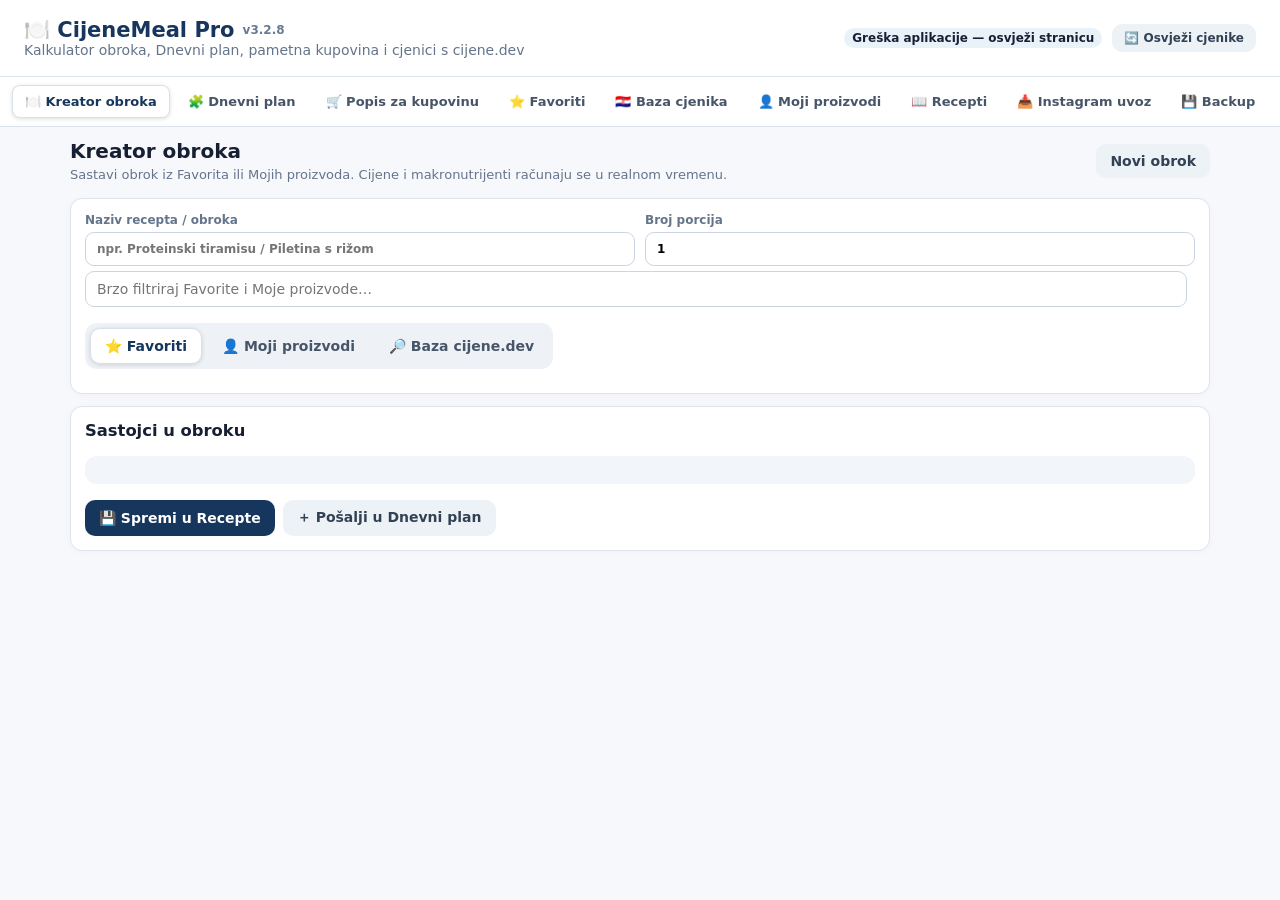
==== app.html @ 6ffb3c8e "fix: bust cache for selector runtime fix" ====
<!doctype html>
<html lang="hr">
<head>
<meta charset="utf-8">
<meta name="theme-color" content="#ffffff">
<meta name="mobile-web-app-capable" content="yes">
<meta name="viewport" content="width=device-width,initial-scale=1,viewport-fit=cover">
<title>CijeneMeal Pro v3.3.0 · Phase 6</title>
<link rel="stylesheet" href="styles.css">
</head>
<body>
<header>
 <div style="display:flex;align-items:center;gap:12px">
  <button id="hamburgerBtn" class="secondary" style="display:none;padding:7px 11px;font-size:18px;background:#edf2f7;color:var(--accent)">☰</button>
  <div>
   <h1>🍽️ CijeneMeal Pro <span style="font-size:12px;opacity:.65">v3.2.8</span></h1>
   <div class="sub">Kalkulator obroka, Dnevni plan, pametna kupovina i cjenici s cijene.dev</div>
  </div>
 </div>
 <div style="display:flex;align-items:center;gap:10px">
  <div id="syncState" class="syncState pill">Baza nije sinkronizirana</div>
  <button id="quickSyncBtn" class="secondary" style="padding:7px 12px;font-size:12px">🔄 Osvježi cjenike</button>
 </div>
</header>

<nav id="tabs" aria-label="Glavna navigacija">
 <button data-tab="creator" class="active">🍽️ Kreator obroka</button>
 <button data-tab="dayplan">🧩 Dnevni plan</button>
 <button data-tab="shoplist">🛒 Popis za kupovinu</button>
 <button data-tab="favorites">⭐ Favoriti <span id="favCount"></span></button>
 <button data-tab="catalog">🇭🇷 Baza cjenika</button>
 <button data-tab="custom">👤 Moji proizvodi</button>
 <button data-tab="recipes">📖 Recepti <span id="recipeCount"></span></button>
 <button data-tab="importerTab">📥 Instagram uvoz</button>
 <button data-tab="backupTab">💾 Backup</button>
</nav>
<nav id="mobileBottomNav" aria-label="Mobilna navigacija">
 <button data-mobile-tab="creator" class="active"><span>🍽️</span><small>Obrok</small></button>
 <button data-mobile-tab="dayplan"><span>🧩</span><small>Dan</small></button>
 <button data-mobile-tab="shoplist"><span>🛒</span><small>Kupnja</small></button>
 <button data-mobile-tab="favorites"><span>⭐</span><small>Favoriti</small></button>
 <button id="mobileMoreBtn" type="button"><span>☰</span><small>Više</small></button>
</nav>

<div id="toast" class="toast" role="status" aria-live="polite"></div>

<main>
 <!-- 1. KREATOR OBROKA -->
 <section id="creator" class="view active">
  <div class="viewHead">
   <div>
    <h2>Kreator obroka</h2>
    <p>Sastavi obrok iz Favorita ili Mojih proizvoda. Cijene i makronutrijenti računaju se u realnom vremenu.</p>
   </div>
   <button id="newMeal" class="secondary">Novi obrok</button>
  </div>
  
  <div class="card">
   <div id="editingRecipeBanner" style="display:none;background:#eaf2f9;color:#17365d;padding:9px 14px;border-radius:10px;font-size:13px;margin-bottom:14px;border:1px solid #cbd5e1;justify-content:space-between;align-items:center">
    <span>📝 Uređuješ recept: <b id="editingRecipeName"></b></span>
    <button type="button" id="cancelEditingRecipe" class="secondary" style="padding:4px 9px;font-size:12px">Otkaži uređivanje</button>
   </div>
   <div class="grid2">
    <label>Naziv recepta / obroka
     <input id="mealName" placeholder="npr. Proteinski tiramisu / Piletina s rižom">
    </label>
    <label>Broj porcija
     <input id="mealServings" type="number" min="1" step="1" value="1">
    </label>
   </div>
   
   <div class="searchRow" style="margin-bottom:10px">
    <input id="creatorProductSearch" placeholder="Brzo filtriraj Favorite i Moje proizvode…">
   </div>

   <div class="pickerTabs">
    <button data-source="favorites" class="active">⭐ Favoriti</button>
    <button data-source="custom">👤 Moji proizvodi</button>
    <button data-source="catalog">🔎 Baza cijene.dev</button>
   </div>
   
   <div id="pickerFavorites" class="picker"></div>
   <div id="pickerCustom" class="picker" style="display:none"></div>
   <div id="pickerCatalog" class="picker" style="display:none">
    <div class="searchRow">
     <input id="creatorCatalogSearch" placeholder="Pretraži bazu cjenika (npr. posni sir, zobene, piletina)…">
     <button id="creatorCatalogBtn">Traži bazu</button>
    </div>
    <div id="creatorCatalogResults" style="margin-top:10px"></div>
   </div>
  </div>

  <div class="card">
   <h3 style="margin-top:0">Sastojci u obroku</h3>
   <div id="mealIngredients"></div>
   <div id="mealTotals" class="totals"></div>
   <div class="actions" style="margin-top:16px;display:flex;gap:8px;flex-wrap:wrap">
    <button id="saveRecipe">💾 Spremi u Recepte</button>
    <button id="saveRecipeCopy" class="secondary" style="display:none">➕ Spremi kao novu kopiju</button>
    <button id="addMealToDayPlan" class="secondary">＋ Pošalji u Dnevni plan</button>
   </div>
  </div>
 </section>

 <!-- 2. DNEVNI PLAN -->
 <section id="dayplan" class="view">
  <div class="viewHead">
   <div>
    <h2>🧩 Dnevni plan i makronutrijenti</h2>
    <p>Organiziraj dnevne obroke. Zaključaj kalorije i automatski balansiraj proteine, ugljikohidrate i masti.</p>
   </div>
   <button id="clearDayPlan" class="danger">Očisti dan</button>
  </div>
  
  <div class="card">
   <div class="grid4">
    <div>
     <label>Cilj kcal</label>
     <div style="display:grid;grid-template-columns:1fr auto;gap:6px">
      <input id="goalKcal" type="number" min="0" step="10" value="2200">
      <button id="lockKcal" type="button" class="secondary" style="padding:9px 10px">🔒 Zaključano</button>
     </div>
    </div>
    <div><label>Proteini (g)</label><input id="goalProtein" type="number" min="0" step="5" value="160"></div>
    <div><label>Ugljikohidrati (g)</label><input id="goalCarbs" type="number" min="0" step="5" value="220"></div>
    <div><label>Masti (g)</label><input id="goalFat" type="number" min="0" step="5" value="70"></div>
   </div>
   
   <div id="daySummary" style="display:grid;grid-template-columns:repeat(4,1fr);gap:10px;margin-top:14px"></div>
   
   <div style="display:flex;justify-content:space-between;align-items:center;margin-top:12px;font-size:12px;color:var(--muted)">
    <span id="macroModeHint">Kalorije su zaključane.</span>
    <label style="display:flex;align-items:center;gap:6px">Prilagodi:
     <select id="macroBalance" style="width:auto;margin:0;padding:4px 8px">
      <option value="carbs">Ugljikohidrate (UH)</option>
      <option value="fat">Masti</option>
      <option value="protein">Proteine</option>
     </select>
    </label>
   </div>
  </div>

  <div class="card">
   <div style="display:flex;gap:10px;align-items:end;flex-wrap:wrap">
    <div style="flex:1;min-width:240px">
     <label>Novi blok dana</label>
     <input id="dayBlockName" placeholder="npr. Doručak, Ručak, Međuobrok, Večera">
    </div>
    <button id="addEmptyDayBlock">＋ Dodaj blok</button>
   </div>
  </div>

  <div id="dayBlocks"></div>

  <div class="card totals" style="grid-template-columns:repeat(5,1fr)">
   <div><span>DNEVNI UKUPNO</span><b id="dayTotalKcal">0 kcal</b></div>
   <div><span>PROTEINI</span><b id="dayTotalP">0 g</b></div>
   <div><span>UH</span><b id="dayTotalC">0 g</b></div>
   <div><span>MASTI</span><b id="dayTotalF">0 g</b></div>
   <div><span>UKUPNA CIJENA</span><b id="dayTotalPrice">0,00 €</b></div>
  </div>
 </section>

 <!-- 3. POPIS ZA KUPOVINU -->
 <section id="shoplist" class="view">
  <div class="viewHead">
   <div>
    <h2>🛒 Pametni popis za kupovinu</h2>
    <p>Automatski objedinjuje namirnice iz <b>Dnevnog plana</b>, grupira ih po trgovinama i računa potrebna pakiranja.</p>
   </div>
   <div style="display:flex;gap:8px">
    <button id="refreshShopList">🔄 Osvježi</button>
    <button id="copyShopList" class="secondary">📋 Kopiraj za WhatsApp / Mobitel</button>
   </div>
  </div>
  <div id="shopListContainer"></div>
 </section>

 <!-- 4. FAVORITI -->
 <section id="favorites" class="view">
  <div class="viewHead">
   <div>
    <h2>⭐ Moji favoriti</h2>
    <p>Tvoj osobni radni katalog namirnica s automatskim praćenjem akcija i cijena po 100 g/ml.</p>
   </div>
  </div>
  <div style="display:grid;grid-template-columns:minmax(240px,1fr) 200px;gap:12px;margin-bottom:14px">
   <input id="favoritesSearch" type="search" placeholder="Pretraži favorite po nazivu, marki, trgovini…">
   <select id="favoritesSort">
    <option value="valueAsc" selected>⭐ Najisplativije (€ / 100 g prvo)</option>
    <option value="recent">Nedavno dodano</option>
    <option value="name">Naziv A–Ž</option>
    <option value="priceAsc">Cijena pakiranja (najniža)</option>
    <option value="priceDesc">Cijena pakiranja (najviša)</option>
   </select>
  </div>
  <div id="favoritesList" class="cards"></div>
 </section>

 <!-- 5. BAZA CIJENE.DEV -->
 <section id="catalog" class="view">
  <div class="viewHead">
   <div>
    <h2>🇭🇷 Baza cijene.dev</h2>
    <p>Preko 50.000 artikala s cijenama i akcijama hrvatskih trgovačkih lanaca. Pretraživanje je trenutno zahvaljujući IndexedDB tokenima.</p>
   </div>
   <button id="syncBtn">🔄 Sinkroniziraj cjenike (ZIP)</button>
  </div>
  <div class="card">
   <div class="searchRow">
    <input id="catalogSearch" placeholder="Upiši naziv namirnice (npr. skyr, jaja, pileća prsa, zobene)…">
    <button id="catalogSearchBtn">Traži bazu</button>
   </div>
   <div id="catalogInfo" class="hint" style="margin-top:8px"></div>
   <div id="catalogResults" style="margin-top:12px"></div>
  </div>
 </section>

 <!-- 6. MOJI PROIZVODI -->
 <section id="custom" class="view">
  <div class="viewHead">
   <div>
    <h2>👤 Moji proizvodi</h2>
    <p>Namirnice s vlastitim unesenim cijenama i makrosima (whey protein, dodaci prehrani, namirnice s tržnice).</p>
   </div>
   <button id="addCustom">＋ Novi proizvod</button>
  </div>
  <div id="customList" class="cards"></div>
 </section>

 <!-- 7. RECEPTI -->
 <section id="recipes" class="view">
  <div class="viewHead">
   <div>
    <h2>📖 Spremljeni recepti</h2>
    <p>Gotovi obroci s točnim normativima, cijenom po porciji i nutritivnom tablicom.</p>
   </div>
  </div>
  <div class="card" style="padding:12px">
   <div class="searchRow">
    <input id="recipeSearch" placeholder="Pretraži recepte ili sastojke…">
    <select id="recipeSort" style="max-width:190px">
     <option value="newest">Najnoviji</option>
     <option value="name">Naziv A–Ž</option>
     <option value="cost">Cijena po porciji</option>
     <option value="protein">Proteini po porciji</option>
    </select>
   </div>
  </div>
  <div id="recipesList" class="cards"></div>
 </section>

 <!-- 8. INSTAGRAM UVOZ -->
 <section id="importerTab" class="view">
  <div class="viewHead">
   <div>
    <h2>📥 Uvoz recepata s Instagrama</h2>
    <p>Zalijepi link na Reel ili objavu. Ekstenzija izdvaja naziv videa, autorske makronutrijente, sastojke i postupak pripreme.</p>
   </div>
  </div>
  <div class="card">
   <div class="searchRow">
    <input id="igUrl" placeholder="https://www.instagram.com/reel/...">
    <button id="igFetchBtn">Dohvati i analiziraj</button>
   </div>
   <div id="igStatus" class="hint" style="margin-top:8px;font-weight:700"></div>
  </div>

  <div id="igPreview" style="display:none">
   <!-- CAPTION -->
   <div class="card">
    <div style="display:flex;justify-content:space-between;align-items:center;margin-bottom:6px">
     <label style="margin:0">Izvorni tekst objave (Caption)</label>
     <button id="igCopyMethodBtn" class="secondary" style="padding:4px 10px;font-size:12px">📋 Kopiraj tekst u Pripremu</button>
    </div>
    <textarea id="igCaption" style="width:100%;min-height:120px;padding:10px;font:inherit;border:1px solid #cbd5e1;border-radius:10px"></textarea>
    <div style="margin-top:8px">
     <button id="igReparseBtn" class="secondary" style="font-size:13px">🔄 Ponovno parsiraj tekst</button>
    </div>
   </div>

   <!-- OSNOVNI PODACI I AUTORSKI MAKROSI -->
   <div class="card">
    <div class="grid2">
     <label>Naziv recepta (iz videa ili objave)<input id="igTitle" placeholder="Upiši ili uredi naziv recepta"></label>
     <label>Broj porcija<input id="igServings" type="number" min="1" value="1"></label>
    </div>

    <!-- AUTORSKI MAKROSI -->
    <div style="margin-top:16px;background:#f8fafc;padding:14px;border-radius:12px;border:1px solid #e2e8f0">
     <div style="display:flex;justify-content:space-between;align-items:center;margin-bottom:8px">
      <b style="font-size:14px;color:var(--accent)">📊 Autorski makrosi (kako je autor naveo u videu/opisu):</b>
      <span id="igMacroStatus" class="hint" style="font-size:11px;font-weight:700"></span>
     </div>
     <div style="display:grid;grid-template-columns:minmax(140px,1.2fr) repeat(4,1fr);gap:8px;align-items:end">
      <div>
       <label style="font-size:11px">Navedeno kao</label>
       <select id="igMacroType" style="padding:7px">
        <option value="porcija">Po porciji</option>
        <option value="ukupno">Za cijeli recept</option>
        <option value="nepoznato">Nije navedeno</option>
       </select>
      </div>
      <div><label style="font-size:11px">kcal</label><input id="igMacroKcal" type="number" step="any" placeholder="0"></div>
      <div><label style="font-size:11px">Proteini (g)</label><input id="igMacroProtein" type="number" step="any" placeholder="0"></div>
      <div><label style="font-size:11px">UH (g)</label><input id="igMacroCarbs" type="number" step="any" placeholder="0"></div>
      <div><label style="font-size:11px">Masti (g)</label><input id="igMacroFat" type="number" step="any" placeholder="0"></div>
     </div>
    </div>
    
    <!-- SASTOJCI -->
    <div style="margin-top:16px">
     <div style="display:flex;justify-content:space-between;align-items:center;margin-bottom:8px">
      <h3 style="margin:0;font-size:15px">Sastojci recepta (možeš mijenjati, brisati i dodavati):</h3>
      <button id="igAddIngBtn" class="secondary" style="padding:6px 12px;font-size:12px">＋ Dodaj sastojak</button>
     </div>
     <div id="igIngredientsList"></div>
    </div>

    <!-- POSTUPAK / PRIPREMA -->
    <div style="margin-top:16px">
     <label style="font-size:13px;font-weight:700;margin-bottom:6px">📝 Postupak pripreme (upute)</label>
     <textarea id="igInstructions" placeholder="Zalijepi ili uredi upute za pripremu (npr. '1. Pomiješaj jogurt i whey... 2. Posloži u čašu...')" style="width:100%;min-height:100px;padding:10px;font:inherit;border:1px solid #cbd5e1;border-radius:10px"></textarea>
    </div>

    <!-- SPREMANJE -->
    <div class="actions" style="margin-top:18px;display:flex;gap:10px;justify-content:flex-start;flex-wrap:wrap">
     <button id="igSaveBtn">💾 Spremi u Moje recepte</button>
     <button id="igOpenInCreatorBtn" class="secondary">🍽️ Otvori i dorađuj u Kreatoru obroka</button>
    </div>
   </div>
  </div>
 </section>

 <!-- 9. BACKUP -->
 <section id="backupTab" class="view">
  <div class="viewHead">
   <div>
    <h2>💾 Sigurnosna kopija (Backup)</h2>
    <p>Izvezi sve svoje recepte, favorite, vlastite namirnice i postavke u JSON datoteku ili ih vrati na novo računalo.</p>
   </div>
  </div>
  <div class="card">
   <div style="display:flex;gap:10px;flex-wrap:wrap">
    <button id="exportBackupBtn">💾 Preuzmi osobni Backup (JSON)</button>
    <button id="importBackupBtn" class="secondary">📂 Učitaj Backup datoteku</button>
    <input id="backupFileInput" type="file" accept=".json,application/json" style="display:none">
   </div>
   <div id="backupStatus" class="hint" style="margin-top:12px"></div>
  </div>
 </section>
</main>

<!-- DIALOG: Uređivanje proizvoda / Favorita -->
<dialog id="productDialog">
 <form method="dialog" id="productForm">
  <h3 id="productDialogTitle" style="margin-top:0">Proizvod</h3>
  <input type="hidden" id="editType">
  <input type="hidden" id="editId">
  <div class="grid2">
   <label>Naziv proizvoda<input id="pName" required></label>
   <label>Marka / Brand<input id="pBrand"></label>
   <label>Pakiranje (količina)<input id="pPack" type="number" step="any" min="0" required></label>
   <label>Jedinica
    <select id="pUnit">
     <option value="g">gram (g)</option>
     <option value="ml">mililitar (ml)</option>
     <option value="kom">komad (kom)</option>
    </select>
   </label>
   <label>Cijena pakiranja (€)<input id="pPrice" type="number" step="0.01" min="0"></label>
   <label>Trgovina / Izvor<input id="pStore" placeholder="npr. Konzum, Lidl, Proteini.si"></label>
   <label>Barkod / EAN<input id="pBarcode" placeholder="npr. 3850123456789"></label>
   <div style="align-self:end;display:flex;gap:6px">
    <button type="button" id="lookupOffBtn" class="secondary" style="flex:1;font-size:12px;padding:9px 6px" title="Open Food Facts baza po barkodu">🌐 OFF barkod</button>
    <button type="button" id="lookupUsdaBtn" class="secondary" style="flex:1;font-size:12px;padding:9px 6px" title="Pretraži USDA bazu po nazivu">🔍 USDA baza</button>
   </div>
   <label>Kalorije (kcal / 100 g/ml)<input id="pKcal" type="number" step="0.1" min="0"></label>
   <label>Proteini (g / 100 g/ml)<input id="pProtein" type="number" step="0.1" min="0"></label>
   <label>Ugljikohidrati (g / 100 g/ml)<input id="pCarbs" type="number" step="0.1" min="0"></label>
   <label>Masti (g / 100 g/ml)<input id="pFat" type="number" step="0.1" min="0"></label>
  </div>
  <div id="macroLookupStatus" class="hint" style="margin-top:10px"></div>
  <div class="actions" style="margin-top:18px">
   <button value="cancel" class="secondary">Odustani</button>
   <button id="productSave" value="default">Spremi</button>
  </div>
 </form>
</dialog>

<!-- DIALOG: Sinkronizacija cijene.dev -->
<dialog id="syncDialog">
 <div>
  <h3 style="margin-top:0">Sinkronizacija cjenika s cijene.dev</h3>
  <p class="hint">Preuzima se najnovija službena arhiva. Odaberi samo lance u kojima kupuješ kako bi baza bila optimalna i brza.</p>
  <div id="chainChecks" class="checks" style="margin:16px 0"></div>
  <div id="syncProgress" class="progress">Spremno za preuzimanje.</div>
    <div style="margin-top:12px;border-top:1px solid #dce3ec;padding-top:10px">
      <label style="font-size:12px;font-weight:700;margin-bottom:4px">Ili ručno učitaj skinuti ZIP s cijenama (zaobilazi CORS):</label>
      <input type="file" id="syncZipFileInput" accept=".zip" style="font-size:12px;width:100%">
    </div>
  <div class="actions" style="margin-top:16px">
   <button id="syncCancel" class="secondary">Zatvori</button>
   <button id="syncStart">Započni preuzimanje</button>
  </div>
 </div>
</dialog>

<script src="cache-reset.js"></script>
  <script src="db.js?v=selectors3"></script>
<script src="zip.js?v=selectors3"></script>
<script src="config.js?v=selectors3"></script>
<script src="supabase-catalog-adapter.js?v=selectors3"></script>
<script src="catalog-repository.js?v=selectors3"></script>
<script src="app.js?v=selectors3"></script>
</body>
</html>
---- styles.css ----
:root{
  --bg:#f6f8fb;--card:#fff;--ink:#172033;--muted:#64748b;--line:#dce3ec;
  --nav:#eef2f7;--accent:#17365d;--accent-hover:#234a7d;--good:#087a55;--good-soft:#eaf6ee;
  --bad:#b42318;--warn:#fff7df;--pill:#eaf2f9
}
*{box-sizing:border-box}
body{margin:0;background:var(--bg);font:14px system-ui,-apple-system,Segoe UI,Roboto,sans-serif;color:var(--ink)}
header{display:flex;justify-content:space-between;align-items:center;padding:18px 24px;background:#fff;border-bottom:1px solid var(--line)}
header h1{margin:0;font-size:21px;color:var(--accent);display:flex;align-items:center;gap:8px}
.sub,p,.hint{color:var(--muted)}
nav{display:flex;gap:6px;padding:10px 24px;background:#fff;border-bottom:1px solid var(--line);position:sticky;top:0;z-index:10;flex-wrap:wrap}
button{border:0;border-radius:10px;padding:9px 14px;font:inherit;font-weight:700;cursor:pointer;background:var(--accent);color:#fff;transition:.2s}
button:hover{background:var(--accent-hover)}
nav button,.pickerTabs button{background:transparent;color:#475569}
nav button:hover,.pickerTabs button:hover{background:#f1f5f9}
nav button.active,.pickerTabs button.active{background:#fff;color:var(--accent);box-shadow:0 1px 4px #0002;border:1px solid #d8e0e9}
.secondary{background:#edf2f7;color:#334155}
.secondary:hover{background:#e2e8f0}
.danger{background:#fff0ef;color:var(--bad)}
.danger:hover{background:#fee2e2}
.ghost{background:#fff;color:var(--accent);border:1px solid #cbd5e1}
main{max-width:1160px;margin:0 auto;padding:22px 18px}
.view{display:none}
.view.active{display:block}
.viewHead{display:flex;justify-content:space-between;align-items:center;gap:16px;margin-bottom:16px;flex-wrap:wrap}
.viewHead h2{margin:0;font-size:20px}
.viewHead p{margin:4px 0 0;font-size:13px}
.card,.item{background:#fff;border:1px solid var(--line);border-radius:14px;padding:18px;box-shadow:0 2px 10px #18243a06;margin-bottom:14px}
.grid2{display:grid;grid-template-columns:1fr 1fr;gap:12px}
.grid4{display:grid;grid-template-columns:repeat(4,1fr);gap:10px}
label{font-size:12px;font-weight:700;color:var(--muted);display:block}
input,select{display:block;width:100%;margin-top:5px;padding:9px 11px;border:1px solid #cbd5e1;border-radius:9px;font:inherit;background:#fff}
.pickerTabs{display:flex;gap:6px;margin:16px 0 10px;padding:5px;background:var(--nav);border-radius:12px;width:max-content}
.searchRow{display:grid;grid-template-columns:1fr auto;gap:8px;align-items:end}
.productRow{display:grid;grid-template-columns:minmax(240px,1fr) 100px 110px 150px;gap:10px;align-items:center;padding:10px 4px;border-bottom:1px solid #edf1f5}
.productRow:last-child{border-bottom:0}
.name{font-weight:800}
.meta{font-size:12px;color:var(--muted);margin-top:2px}
.price{font-weight:800;text-align:right}
.macro{font-size:12px;color:#506176;margin-top:4px}
.mealIng{display:grid;grid-template-columns:minmax(240px,1fr) 135px 50px 85px 40px;gap:10px;align-items:center;padding:10px 0;border-bottom:1px solid #edf1f5}
.mealIng input{margin:0}
.totals{margin-top:14px;padding:14px;background:#f2f6fa;border-radius:12px;display:grid;grid-template-columns:repeat(5,1fr);gap:10px;text-align:center}
.total b{display:block;font-size:17px;color:var(--accent)}
.total span{font-size:11px;color:var(--muted);font-weight:700}
.cards{display:grid;gap:10px}
.favCard{display:grid;grid-template-columns:1fr auto;gap:12px;align-items:center}
.table{width:100%;border-collapse:collapse;margin-top:8px}
.table th,.table td{padding:9px 10px;border-bottom:1px solid var(--line);text-align:left;font-size:13px}
.table th{color:var(--muted);font-size:12px;font-weight:700}
.right{text-align:right!important}
.pill{display:inline-block;padding:3px 8px;border-radius:999px;background:var(--pill);font-size:12px;font-weight:700}
.badge-sale{background:#fef3c7;color:#92400e;padding:2px 6px;border-radius:6px;font-weight:800;font-size:11px}
.toast{position:fixed;right:22px;bottom:22px;z-index:9999;max-width:360px;padding:12px 18px;border-radius:10px;background:#1e293b;color:#fff;font-weight:700;box-shadow:0 12px 30px #0003;opacity:0;transform:translateY(8px);pointer-events:none;transition:.2s ease}
.toast.show{opacity:1;transform:translateY(0)}
dialog{border:0;border-radius:16px;width:min(680px,calc(100% - 24px));padding:22px;box-shadow:0 30px 80px #0005}
dialog::backdrop{background:#0f172a66}
.checks{display:grid;grid-template-columns:repeat(3,1fr);gap:8px}
.checks label{font-size:13px;color:#334155}
.checks input{display:inline;width:auto;margin-right:6px}
.progress{white-space:pre-wrap;background:#f8fafc;padding:12px;border-radius:10px;min-height:55px;margin-top:12px;font:12px monospace}
.dayMetric{background:#f2f6f9;border-radius:12px;padding:10px 12px}
.dayMetric .metricTop{display:flex;justify-content:space-between;gap:8px;font-size:12px}
.dayMetric b{font-size:16px;color:var(--accent)}
.dayBar{height:7px;background:#dfe8ef;border-radius:999px;overflow:hidden;margin-top:7px}
.dayBar i{display:block;height:100%;background:var(--accent);border-radius:999px}
.empty{padding:28px;text-align:center;color:var(--muted)}
@media(max-width:760px){
 .grid2,.grid4,.totals{grid-template-columns:1fr}
 .mealIng{grid-template-columns:1fr 80px 40px}
 .mealIng .ingCost,.mealIng div:nth-child(3){display:none}
 .productRow{grid-template-columns:1fr auto}
 .productRow>*:nth-child(2),.productRow>*:nth-child(3){display:none}
}

/* Qty Control (+ / - buttons) */
.qtyControl{display:inline-grid;grid-template-columns:30px 1fr 30px;align-items:center;border:1px solid #cbd5e1;border-radius:9px;overflow:hidden;background:#fff;width:130px}
.qtyControl button{border:0;border-radius:0;padding:6px 0;background:#edf2f7;color:#17365d;font-weight:800;font-size:15px;cursor:pointer;line-height:1}
.qtyControl button:hover{background:#e2e8f0}
.qtyControl input{border:0!important;border-radius:0!important;margin:0!important;padding:6px 4px!important;text-align:center;width:100%!important;font-weight:700}


/* Usporedba cijena po trgovinama i isplativost */
.unitValueBadge{display:inline-block;padding:3px 7px;border-radius:7px;background:#e6f4ea;color:#137333;font-weight:800;font-size:12px;margin-top:4px}
.saleBadgeMini{display:inline-block;padding:2px 6px;border-radius:6px;background:#fef3c7;color:#92400e;font-weight:800;font-size:11px;margin-left:6px}
.offerDetails{margin-top:8px;font-size:12px;color:var(--muted);background:#f8fafc;padding:6px 10px;border-radius:8px;border:1px solid #edf2f7}
.offerDetails summary{cursor:pointer;font-weight:700;color:var(--accent)}
.offerLine{display:flex;justify-content:space-between;align-items:center;padding:4px 0;border-bottom:1px solid #edf2f7;font-size:12px}
.offerLine:last-child{border-bottom:0}


/* Instagram In-app Recipe Editor with Favorite Matching */
.igRow{display:grid;grid-template-columns:minmax(180px,1fr) minmax(220px,1.2fr) 85px 70px 38px;gap:8px;align-items:center;padding:8px 0;border-bottom:1px solid #edf2f7}
.igRow input,.igRow select{margin:0;padding:7px 9px;font-size:13px}
.igAddIngBtn{margin-top:10px;background:#edf2f7;color:#17365d;font-size:13px;padding:8px 14px}
.igAddIngBtn:hover{background:#e2e8f0}
.matchBadgeOk{display:inline-block;padding:2px 6px;border-radius:6px;background:#e6f4ea;color:#137333;font-size:11px;font-weight:700;white-space:nowrap}
.matchBadgePending{display:inline-block;padding:2px 6px;border-radius:6px;background:#fef3c7;color:#92400e;font-size:11px;font-weight:700;white-space:nowrap}
@media(max-width:850px){
  .igRow{grid-template-columns:1fr 1fr;gap:6px}
  .igRow>*:nth-child(5){grid-column:span 2}
}
/* Kategorije u favoritima */
.favCategorySection{margin-bottom:24px}
.favCategoryTitle{display:flex;align-items:center;gap:10px;margin-bottom:12px;padding-bottom:6px;border-bottom:2px solid #e2e8f0}
.favCategoryTitle h3{margin:0;font-size:16px;color:var(--accent);display:flex;align-items:center;gap:6px}
.favCategoryTitle .pill{font-size:12px;font-weight:800}

/* Oznake favorita u pretrazi baze cjenika */
.favBadgeStar{display:inline-flex;align-items:center;gap:3px;background:#e6f4ea;color:#137333;font-weight:800;font-size:11px;padding:2px 7px;border-radius:6px;margin-left:6px;border:1px solid #b7e1cd}

.isFavoriteBtn:hover{background:#ceead6!important}
.isFavRow{background:#fbfdfc!important;border-left:3px solid #137333!important;padding-left:8px!important}
/* Oznake favorita u pretrazi baze cjenika */
.favBadgeStar{display:inline-flex;align-items:center;gap:3px;background:#e6f4ea;color:#087a55;font-weight:800;font-size:11px;padding:3px 8px;border-radius:6px;margin-left:6px;border:1px solid #b7e1cd}
.isFavoriteBtn{background:#087a55!important;color:#fff!important;border:1px solid #065f42!important;font-weight:800!important;box-shadow:0 2px 6px rgba(8,122,85,.35)!important}
.isFavoriteBtn:hover{background:#065f42!important}
.notFavoriteBtn{background:#17365d!important;color:#fff!important}
.notFavoriteBtn:hover{background:#234a7d!important}
.isFavRow{background:#f8fdfa!important;border-left:4px solid #087a55!important;padding-left:10px!important}

/* Oznaka za unos makroa kada nisu pronađeni */
.noMacroBadge{display:inline-flex;align-items:center;gap:4px;cursor:pointer;color:#b42318;font-weight:700;background:#fef2f2;padding:3px 8px;border-radius:6px;border:1px solid #fecaca;font-size:12px;margin-top:4px;transition:background .2s}
.noMacroBadge:hover{background:#fee2e2;color:#991b1b}
.quickEditMacro{cursor:pointer;color:#b42318;font-weight:700;text-decoration:underline}
.quickEditMacro:hover{color:#991b1b}
/* Mobilne prilagodbe za PWA / Web */
#tabs {
  display: flex;
  overflow-x: auto;
  white-space: nowrap;
  gap: 6px;
  padding: 8px 12px;
  background: #fff;
  border-bottom: 1px solid #cbd5e1;
  -webkit-overflow-scrolling: touch;
}

#tabs button {
  flex: 0 0 auto;
  padding: 8px 12px;
  font-size: 13px;
  border-radius: 8px;
}

.card {
  padding: 12px;
  margin-bottom: 12px;
  border-radius: 12px;
  overflow-x: hidden;
}

.grid2, .grid4 {
  display: grid;
  grid-template-columns: 1fr;
  gap: 10px;
}

@media (min-width: 640px) {
  .grid2 { grid-template-columns: 1fr 1fr; }
  .grid4 { grid-template-columns: repeat(4, 1fr); }
}

input, select, button {
  max-width: 100%;
  box-sizing: border-box;
}
/* V3.2.7 Dodatne mobilne korekcije protiv ispadanja sadržaja */
body, html {
  overflow-x: hidden;
  width: 100%;
}

main {
  width: 100%;
  box-sizing: border-box;
  padding: 12px 10px;
}

#tabs {
  display: flex;
  overflow-x: auto;
  white-space: nowrap;
  gap: 6px;
  padding: 8px 12px;
  background: #fff;
  border-bottom: 1px solid var(--line);
  -webkit-overflow-scrolling: touch;
}

#tabs button {
  flex: 0 0 auto;
  padding: 8px 12px;
  font-size: 13px;
  border-radius: 8px;
}

.card, .item {
  width: 100%;
  max-width: 100%;
  box-sizing: border-box;
  overflow-x: hidden;
  padding: 14px;
}

.mealIng {
  display: grid;
  grid-template-columns: minmax(140px, 1fr) 110px 45px 65px 36px;
  gap: 6px;
  align-items: center;
  padding: 8px 0;
  border-bottom: 1px solid #edf1f5;
  width: 100%;
}

@media(max-width: 600px) {
  .mealIng {
    grid-template-columns: 1fr 90px 50px 32px;
  }
  .mealIng .price {
    display: none;
  }
  .productRow {
    grid-template-columns: 1fr auto;
    gap: 6px;
  }
  .productRow > *:nth-child(2), .productRow > *:nth-child(3) {
    display: none;
  }
}
/* V3.2.8 Hamburger & Mobile Sidebar Drawer */
#mobileOverlay {
  display: none;
  position: fixed;
  inset: 0;
  background: rgba(15, 23, 42, 0.5);
  z-index: 998;
}
#mobileOverlay.show {
  display: block;
}

@media (max-width: 850px) {
  #hamburgerBtn {
    display: inline-flex !important;
  }
  #tabs {
    display: none !important;
  }
  nav.mobileDrawer {
    display: flex !important;
    flex-direction: column;
    position: fixed;
    top: 0;
    left: -280px;
    width: 280px;
    height: 100vh;
    background: #fff;
    z-index: 999;
    box-shadow: 5px 0 25px rgba(0,0,0,0.15);
    transition: left 0.3s ease;
    padding: 20px 12px;
    gap: 8px;
    overflow-y: auto;
  }
  nav.mobileDrawer.open {
    left: 0;
  }
  nav.mobileDrawer button {
    text-align: left;
    width: 100%;
    padding: 12px 14px;
    border-radius: 8px;
    font-size: 15px;
    background: transparent;
    color: var(--ink);
  }
  nav.mobileDrawer button.active {
    background: var(--accent);
    color: #fff;
    box-shadow: none;
  }
}

/* Mobile app shell — shared by web/PWA and future Android wrapper */
#mobileBottomNav{display:none}
@media(max-width:850px){
  body{padding-bottom:calc(78px + env(safe-area-inset-bottom))}
  header{
    position:sticky;top:0;z-index:40;
    padding-top:max(10px,env(safe-area-inset-top));
    backdrop-filter:saturate(160%) blur(12px);
  }
  header .sub{display:none}
  header h1{font-size:18px;line-height:1.2}
  #syncState{display:none}
  #quickSyncBtn{padding:8px 10px!important;font-size:0!important}
  #quickSyncBtn::after{content:'🔄';font-size:18px}
  main{padding:12px 10px 20px}
  .viewHead{align-items:flex-start;gap:10px}
  .viewHead h2{font-size:22px;margin-bottom:4px}
  .viewHead p{font-size:13px;line-height:1.45}
  .card{border-radius:16px;padding:14px;box-shadow:0 2px 12px rgba(15,23,42,.06)}
  input,select,textarea{font-size:16px!important;min-height:44px}
  button{min-height:44px;touch-action:manipulation}
  .searchRow{grid-template-columns:1fr}
  .searchRow button{width:100%}
  .totals{grid-template-columns:repeat(2,minmax(0,1fr))!important}
  .totals>div:last-child:nth-child(odd){grid-column:1/-1}
  #daySummary{grid-template-columns:repeat(2,minmax(0,1fr))!important}
  #mobileBottomNav{
    display:grid;grid-template-columns:repeat(5,1fr);
    position:fixed;left:0;right:0;bottom:0;z-index:1000;
    padding:6px 6px calc(6px + env(safe-area-inset-bottom));
    background:rgba(255,255,255,.96);
    border-top:1px solid var(--line);
    box-shadow:0 -8px 24px rgba(15,23,42,.08);
    backdrop-filter:saturate(160%) blur(14px);
  }
  #mobileBottomNav button{
    min-width:0;min-height:54px;padding:5px 2px;border:0;background:transparent;
    color:var(--muted);border-radius:12px;box-shadow:none;
    display:flex;flex-direction:column;align-items:center;justify-content:center;gap:2px;
  }
  #mobileBottomNav button span{font-size:20px;line-height:1}
  #mobileBottomNav button small{font-size:10px;font-weight:800}
  #mobileBottomNav button.active{background:var(--pill);color:var(--accent)}
  .toast{left:12px;right:12px;bottom:calc(78px + env(safe-area-inset-bottom));max-width:none}
  dialog{max-height:calc(100dvh - 24px);overflow:auto}
}
@media(max-width:420px){
  .viewHead{display:block}
  .viewHead>button,.viewHead>div+button{width:100%;margin-top:10px}
  .productRow{padding:12px 4px}
}

/* Phase 5: mobile meal creator */
@media(max-width:760px){
  .mealIng{
    grid-template-columns:minmax(0,1fr) auto 38px;
    grid-template-areas:
      "info qty remove"
      "info cost remove";
    gap:6px 8px;
    padding:12px 0;
  }
  .mealIng>div:first-child{grid-area:info;min-width:0}
  .mealIng>.qtyControl{grid-area:qty;width:116px}
  .mealIng>.rowCost{grid-area:cost;text-align:right!important;font-size:12px!important}
  .mealIng>.danger{grid-area:remove;align-self:stretch;padding:6px}
  .mealIng>div:nth-child(3){display:none}
  .mealIng .macro{font-size:11px;line-height:1.35}
}

/* Phase 6: recipe details */
.recipeItems{display:grid;gap:4px;margin-top:8px}
.recipeIngredient{display:flex;justify-content:space-between;gap:12px;padding:5px 0;border-bottom:1px solid #edf1f5;font-size:12px;color:var(--muted)}
.recipeIngredient:last-child{border-bottom:0}
@media(max-width:760px){
  .recipeActions{width:100%}
  .recipeActions button{flex:1 1 auto}
  .recipeIngredient{align-items:flex-start}
  .recipeIngredient span:last-child{white-space:nowrap}
}

.recipePriceMeta{display:flex;gap:8px;align-items:center;flex-wrap:wrap;margin-top:4px;font-size:11px;color:var(--muted)}
.recipeTrend{font-weight:800;border-radius:999px;padding:2px 7px;background:#eef2f6}
.recipeTrend.up{color:#a63b27;background:#fff0ec}
.recipeTrend.down{color:#087a55;background:#eaf8f2}
.recipeTrend.flat{color:var(--muted)}

.recipeWhy{margin-top:6px;font-size:12px;color:var(--muted)}
.recipeWhy summary{cursor:pointer;font-weight:700;color:var(--ink)}
.recipeWhy div{display:grid;gap:3px;margin-top:5px}
.recipeWhy span{display:flex;justify-content:space-between;gap:12px}
.recipeServingCustom{display:inline-flex;gap:4px;align-items:center}
.recipeServingInput{width:58px;padding:7px 6px}
@media(max-width:760px){.recipeServingCustom{width:100%}.recipeServingInput{flex:0 0 64px}.recipeServingCustom button{flex:1}}

.recipeSource{display:inline-block;margin-left:5px;padding:1px 5px;border-radius:999px;background:#eef2f6;color:var(--muted);font-size:10px;font-weight:700}

.recipeIngredientWrap{border-bottom:1px solid #edf1f5}
.recipeIngredientWrap .recipeIngredient{border-bottom:0}
.recipeAlternative{display:flex;align-items:center;gap:6px;flex-wrap:wrap;padding:0 0 7px;font-size:11px;color:#087a55}
.recipeAlternative button{padding:4px 8px;font-size:11px}
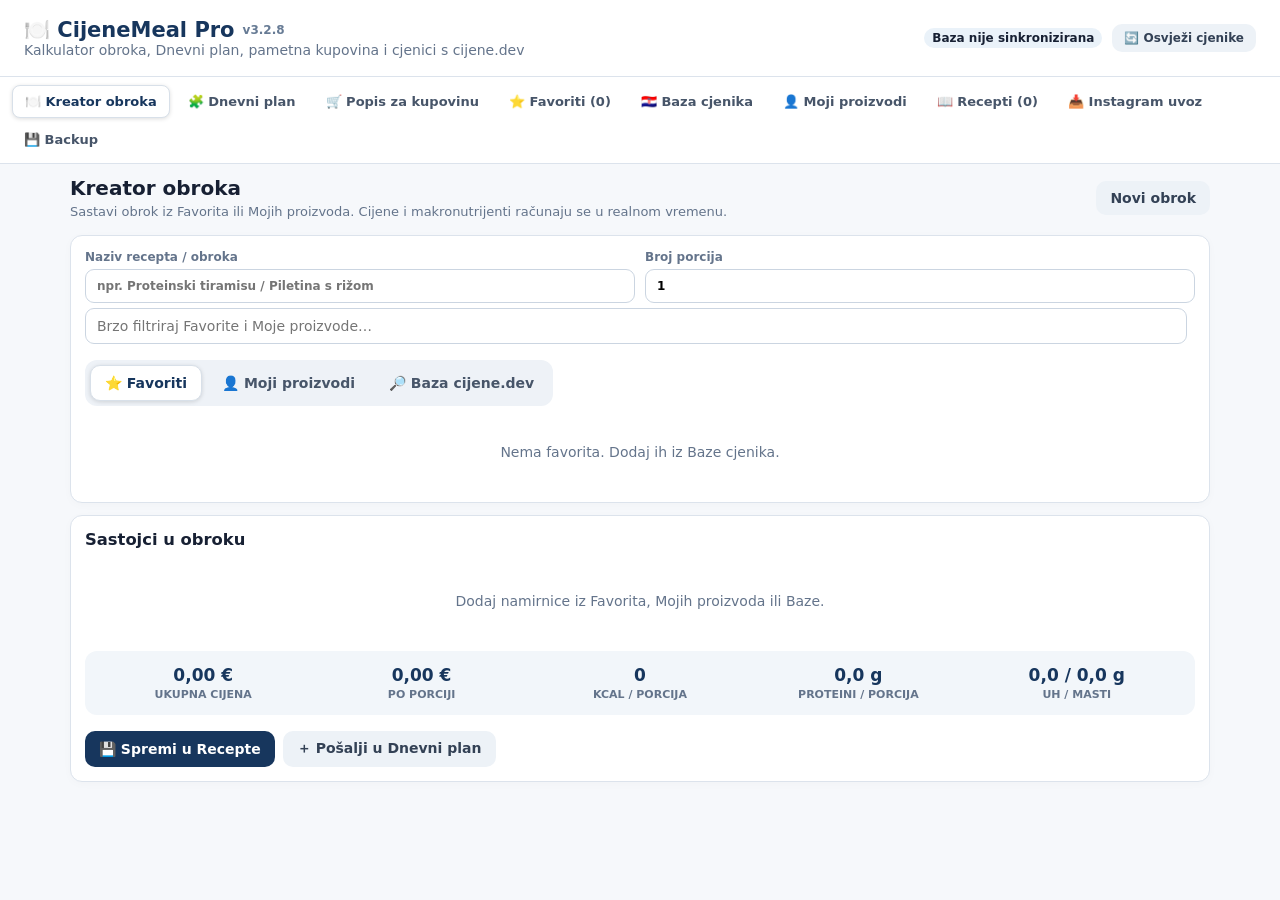
==== commit a9c3fe4e: "ci: publish audited selectors7 runtime" ====
--- a/app.html
+++ b/app.html
@@ -407,11 +407,11 @@
 </dialog>
 
 <script src="cache-reset.js"></script>
-  <script src="db.js?v=selectors3"></script>
-<script src="zip.js?v=selectors3"></script>
-<script src="config.js?v=selectors3"></script>
-<script src="supabase-catalog-adapter.js?v=selectors3"></script>
-<script src="catalog-repository.js?v=selectors3"></script>
-<script src="app.js?v=selectors3"></script>
+  <script src="db.js?v=selectors7"></script>
+<script src="zip.js?v=selectors7"></script>
+<script src="config.js?v=selectors7"></script>
+<script src="supabase-catalog-adapter.js?v=selectors7"></script>
+<script src="catalog-repository.js?v=selectors7"></script>
+<script src="app.js?v=selectors7"></script>
 </body>
 </html>
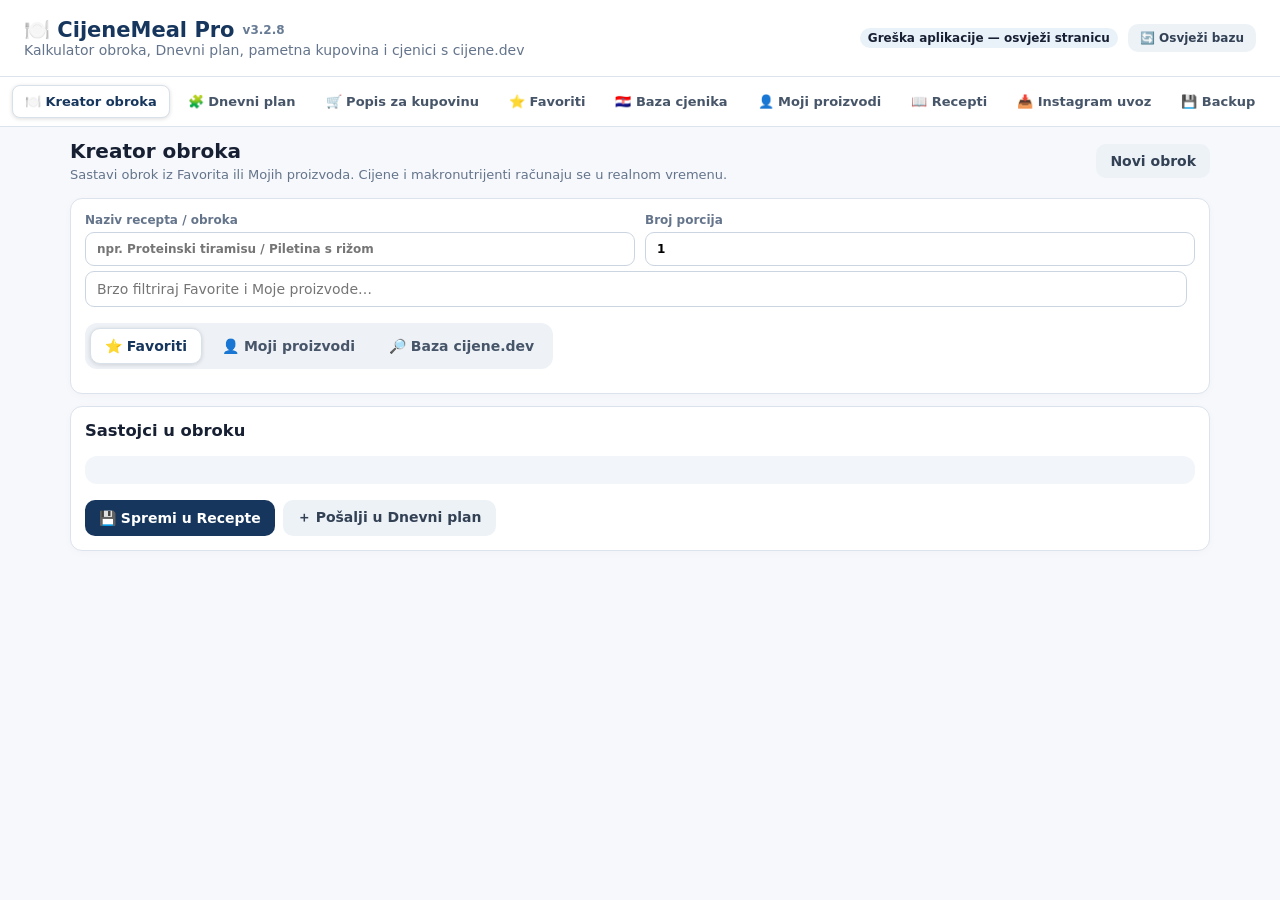
==== commit 1262120a: "ux: replace browser ZIP sync dialog with central catalog status" ====
--- a/app.html
+++ b/app.html
@@ -19,7 +19,7 @@
  </div>
  <div style="display:flex;align-items:center;gap:10px">
   <div id="syncState" class="syncState pill">Baza nije sinkronizirana</div>
-  <button id="quickSyncBtn" class="secondary" style="padding:7px 12px;font-size:12px">🔄 Osvježi cjenike</button>
+  <button id="quickSyncBtn" class="secondary" style="padding:7px 12px;font-size:12px">🔄 Osvježi bazu</button>
  </div>
 </header>
 
@@ -204,7 +204,7 @@
     <h2>🇭🇷 Baza cijene.dev</h2>
     <p>Preko 50.000 artikala s cijenama i akcijama hrvatskih trgovačkih lanaca. Pretraživanje je trenutno zahvaljujući IndexedDB tokenima.</p>
    </div>
-   <button id="syncBtn">🔄 Sinkroniziraj cjenike (ZIP)</button>
+   <button id="syncBtn">🔄 Provjeri centralnu bazu</button>
   </div>
   <div class="card">
    <div class="searchRow">
@@ -390,28 +390,23 @@
 
 <!-- DIALOG: Sinkronizacija cijene.dev -->
 <dialog id="syncDialog">
- <div>
-  <h3 style="margin-top:0">Sinkronizacija cjenika s cijene.dev</h3>
-  <p class="hint">Preuzima se najnovija službena arhiva. Odaberi samo lance u kojima kupuješ kako bi baza bila optimalna i brza.</p>
-  <div id="chainChecks" class="checks" style="margin:16px 0"></div>
-  <div id="syncProgress" class="progress">Spremno za preuzimanje.</div>
-    <div style="margin-top:12px;border-top:1px solid #dce3ec;padding-top:10px">
-      <label style="font-size:12px;font-weight:700;margin-bottom:4px">Ili ručno učitaj skinuti ZIP s cijenama (zaobilazi CORS):</label>
-      <input type="file" id="syncZipFileInput" accept=".zip" style="font-size:12px;width:100%">
-    </div>
-  <div class="actions" style="margin-top:16px">
+ <div class="dialogInner">
+  <h3 style="margin-top:0">Centralna baza cijena</h3>
+  <p class="muted">MealPro koristi centralni Supabase katalog. ZIP s cijene.dev obrađuje se na serveru; preglednik ga više ne preuzima.</p>
+  <div id="syncProgress" class="progress">Provjeravam stanje centralne baze…</div>
+  <div class="dialogActions">
    <button id="syncCancel" class="secondary">Zatvori</button>
-   <button id="syncStart">Započni preuzimanje</button>
+   <button id="syncStart">Provjeri sada</button>
   </div>
  </div>
 </dialog>
 
 <script src="cache-reset.js"></script>
-  <script src="db.js?v=selectors7"></script>
-<script src="zip.js?v=selectors7"></script>
-<script src="config.js?v=selectors7"></script>
-<script src="supabase-catalog-adapter.js?v=selectors7"></script>
-<script src="catalog-repository.js?v=selectors7"></script>
-<script src="app.js?v=selectors7"></script>
+  <script src="db.js?v=central2"></script>
+<script src="zip.js?v=central2"></script>
+<script src="config.js?v=central2"></script>
+<script src="supabase-catalog-adapter.js?v=central2"></script>
+<script src="catalog-repository.js?v=central2"></script>
+<script src="app.js?v=central2"></script>
 </body>
 </html>
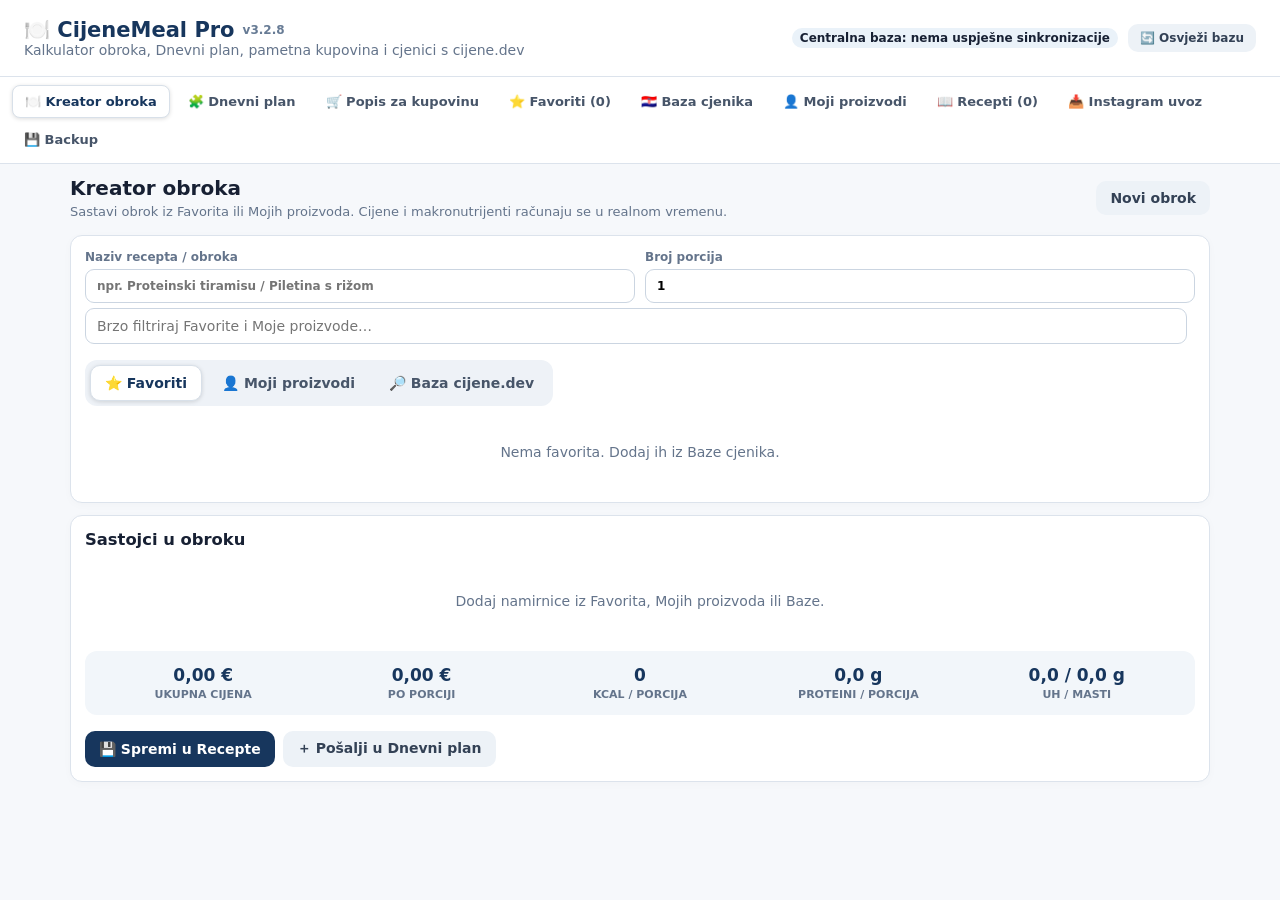
==== commit 9a24042f: "ux: restore grocery chain selection for central sync" ====
--- a/app.html
+++ b/app.html
@@ -393,20 +393,29 @@
  <div class="dialogInner">
   <h3 style="margin-top:0">Centralna baza cijena</h3>
   <p class="muted">MealPro koristi centralni Supabase katalog. ZIP s cijene.dev obrađuje se na serveru; preglednik ga više ne preuzima.</p>
+  <div class="syncChainSection">
+   <b>Odaberi lance koje želiš u bazi</b>
+   <div id="chainChecks" class="chainChecks"></div>
+   <div class="syncChainActions">
+    <button type="button" id="syncSelectAll" class="secondary">Odaberi sve</button>
+    <button type="button" id="syncSelectNone" class="secondary">Poništi</button>
+   </div>
+  </div>
   <div id="syncProgress" class="progress">Provjeravam stanje centralne baze…</div>
   <div class="dialogActions">
    <button id="syncCancel" class="secondary">Zatvori</button>
-   <button id="syncStart">Provjeri sada</button>
+   <button id="syncCheck" class="secondary">Provjeri stanje</button>
+   <button id="syncStart">Ažuriraj odabrane lance</button>
   </div>
  </div>
 </dialog>
 
 <script src="cache-reset.js"></script>
-  <script src="db.js?v=central2"></script>
-<script src="zip.js?v=central2"></script>
-<script src="config.js?v=central2"></script>
-<script src="supabase-catalog-adapter.js?v=central2"></script>
-<script src="catalog-repository.js?v=central2"></script>
-<script src="app.js?v=central2"></script>
+  <script src="db.js?v=chains1"></script>
+<script src="zip.js?v=chains1"></script>
+<script src="config.js?v=chains1"></script>
+<script src="supabase-catalog-adapter.js?v=chains1"></script>
+<script src="catalog-repository.js?v=chains1"></script>
+<script src="app.js?v=chains1"></script>
 </body>
 </html>
